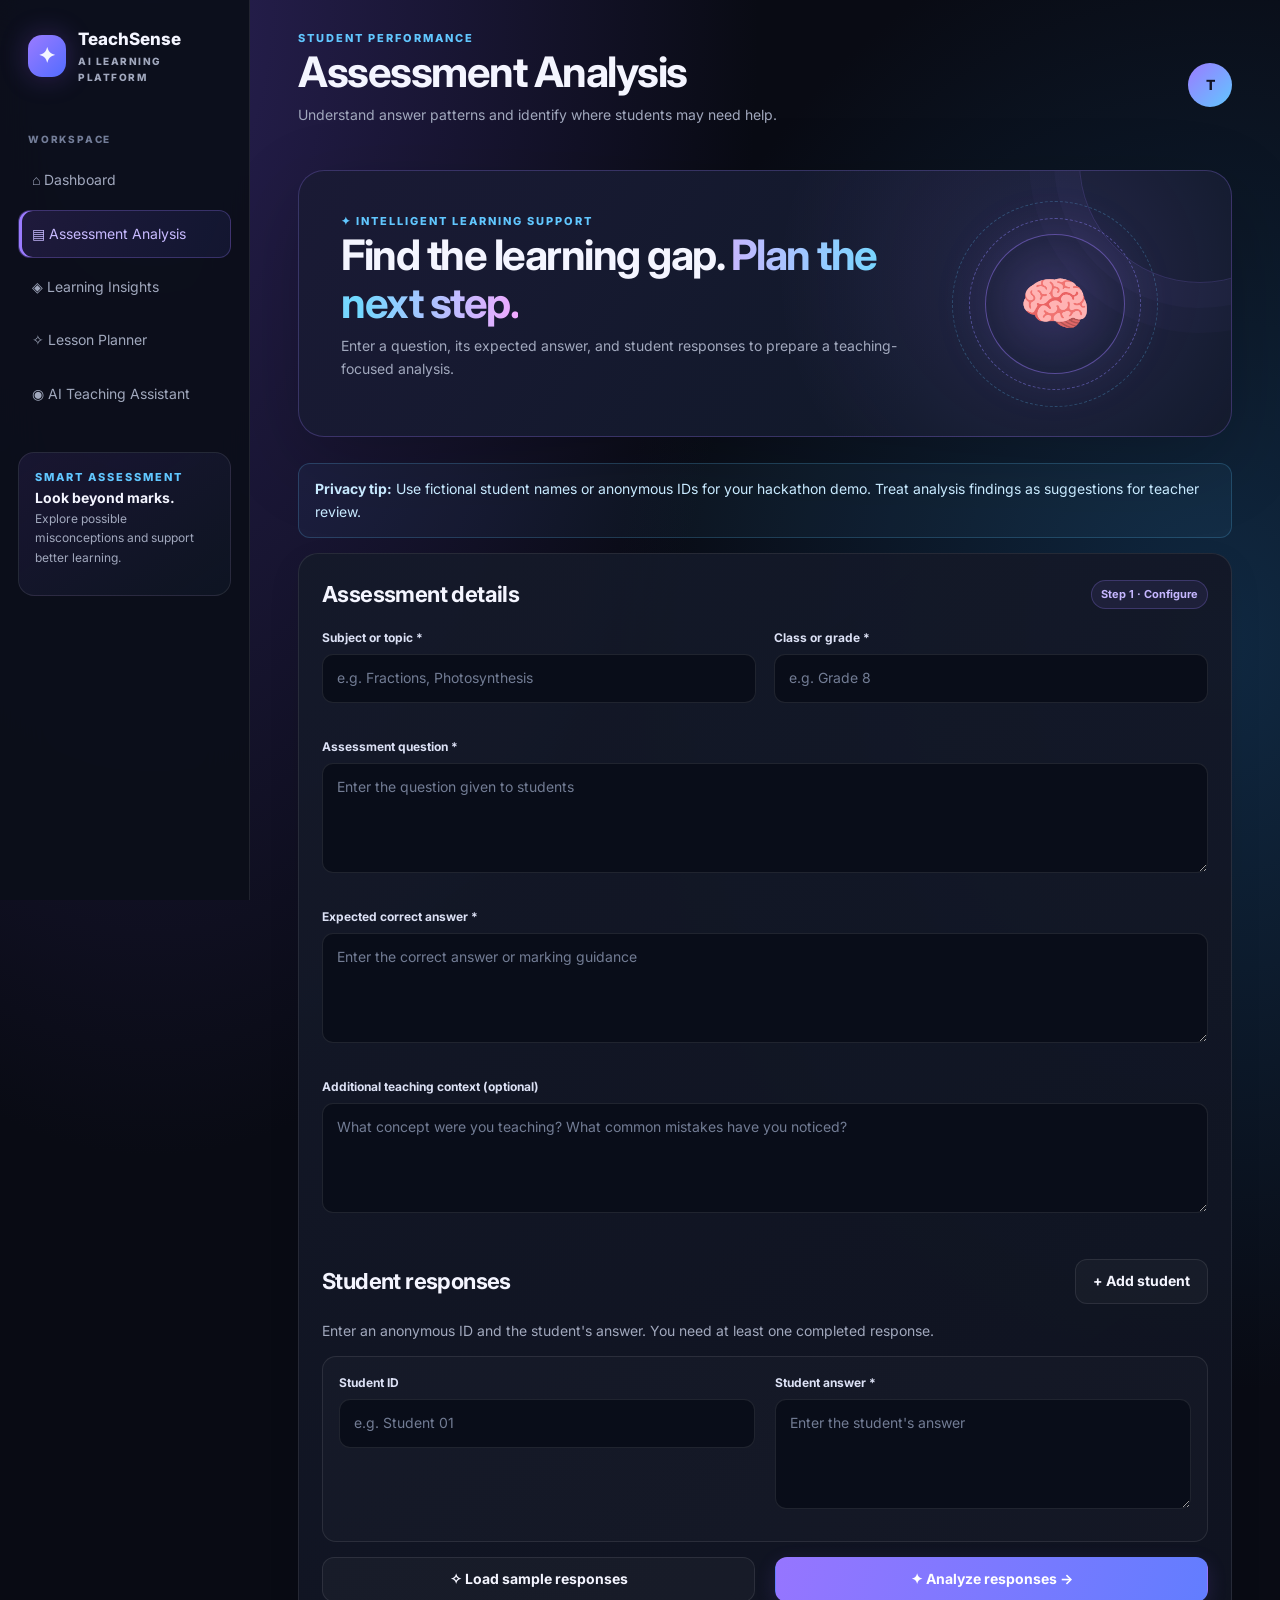
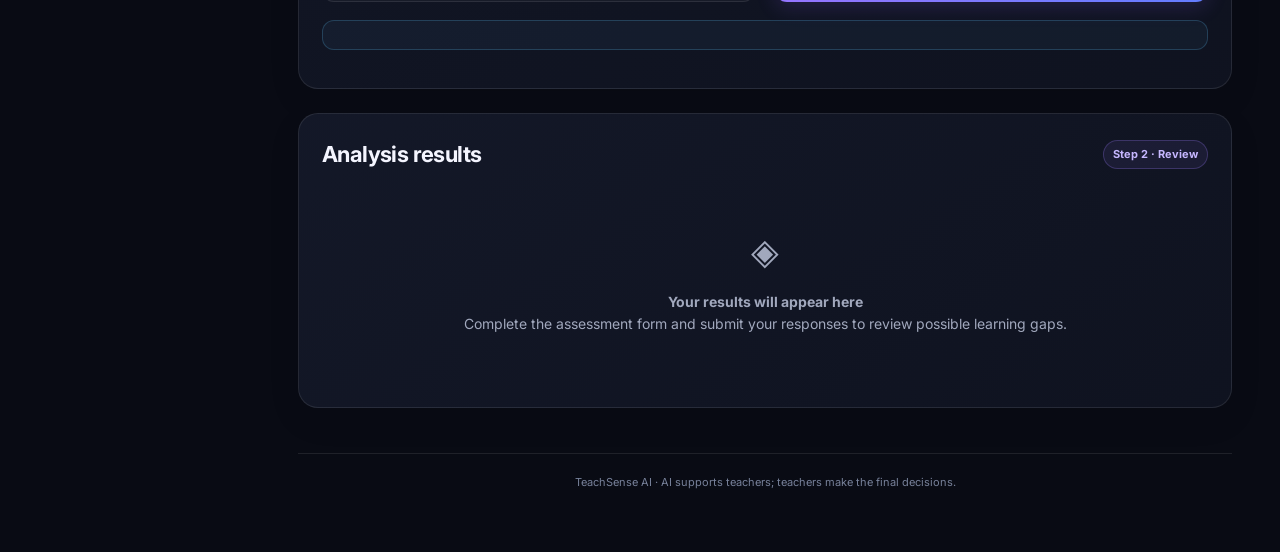
==== assessment.html @ a29a005f "TeachSense AI" ====
<!DOCTYPE html>
<html lang="en">
<head>
  <meta charset="UTF-8">
  <meta name="viewport" content="width=device-width, initial-scale=1.0">
  <meta name="description" content="Analyze student responses and explore possible learning gaps with TeachSense AI.">

  <title>Assessment Analysis | TeachSense AI</title>

  <link rel="stylesheet" href="style.css">
  <script src="script.js" defer></script>
</head>

<body>
<div class="app-layout">

  <!-- SIDEBAR -->
  <aside class="sidebar">
    <a class="brand" href="index.html">
      <span class="brand-icon">✦</span>
      <span>
        TeachSense
        <small>AI LEARNING PLATFORM</small>
      </span>
    </a>

    <div class="nav-label">Workspace</div>

    <nav aria-label="Main navigation">
      <a class="nav-link" href="index.html">⌂ Dashboard</a>
      <a class="nav-link active" href="assessment.html" aria-current="page">▤ Assessment Analysis</a>
      <a class="nav-link" href="insights.html">◈ Learning Insights</a>
      <a class="nav-link" href="lesson-plan.html">✧ Lesson Planner</a>
      <a class="nav-link" href="chat.html">◉ AI Teaching Assistant</a>
    </nav>

    <div class="sidebar-note">
      <div class="eyebrow">SMART ASSESSMENT</div>
      <strong>Look beyond marks.</strong>
      <p>Explore possible misconceptions and support better learning.</p>
    </div>
  </aside>

  <!-- MAIN CONTENT -->
  <main class="main-content">

    <header class="topbar">
      <div>
        <div class="eyebrow">STUDENT PERFORMANCE</div>
        <h1>Assessment Analysis</h1>
        <p class="subtitle">
          Understand answer patterns and identify where students may need help.
        </p>
      </div>

      <div class="avatar" title="Teacher">T</div>
    </header>

    <!-- HERO -->
    <section class="hero">
      <div>
        <div class="eyebrow">✦ INTELLIGENT LEARNING SUPPORT</div>

        <h1>
          Find the learning gap.
          <span>Plan the next step.</span>
        </h1>

        <p class="subtitle">
          Enter a question, its expected answer, and student responses
          to prepare a teaching-focused analysis.
        </p>
      </div>

      <div class="hero-art" aria-hidden="true">
        <div class="brain-orbit">
          <div class="brain-symbol">🧠</div>
        </div>
      </div>
    </section>

    <div class="notice">
      <strong>Privacy tip:</strong>
      Use fictional student names or anonymous IDs for your hackathon demo.
      Treat analysis findings as suggestions for teacher review.
    </div>

    <!-- ASSESSMENT FORM -->
    <section class="panel">
      <div class="section-heading" style="margin-top:0">
        <h2>Assessment details</h2>
        <span class="badge">Step 1 · Configure</span>
      </div>

      <form id="assessmentForm">

        <div class="form-grid">

          <div class="form-group">
            <label for="topic">Subject or topic *</label>
            <input
              type="text"
              id="topic"
              name="topic"
              placeholder="e.g. Fractions, Photosynthesis"
              required
              maxlength="150"
            >
          </div>

          <div class="form-group">
            <label for="grade">Class or grade *</label>
            <input
              type="text"
              id="grade"
              name="grade"
              placeholder="e.g. Grade 8"
              required
              maxlength="80"
            >
          </div>

          <div class="form-group full">
            <label for="question">Assessment question *</label>
            <textarea
              id="question"
              name="question"
              placeholder="Enter the question given to students"
              required
              rows="3"
              maxlength="3000"
            ></textarea>
          </div>

          <div class="form-group full">
            <label for="correctAnswer">Expected correct answer *</label>
            <textarea
              id="correctAnswer"
              name="correctAnswer"
              placeholder="Enter the correct answer or marking guidance"
              required
              rows="3"
              maxlength="3000"
            ></textarea>
          </div>

          <div class="form-group full">
            <label for="teacherContext">
              Additional teaching context (optional)
            </label>
            <textarea
              id="teacherContext"
              name="teacherContext"
              placeholder="What concept were you teaching? What common mistakes have you noticed?"
              rows="3"
              maxlength="2000"
            ></textarea>
          </div>

        </div>

        <!-- STUDENT RESPONSES -->
        <div class="section-heading">
          <h2>Student responses</h2>

          <button
            type="button"
            class="btn btn-secondary"
            id="addResponse"
          >
            + Add student
          </button>
        </div>

        <p class="muted">
          Enter an anonymous ID and the student's answer.
          You need at least one completed response.
        </p>

        <div id="responseRows">

          <div class="response-row grid-2" style="margin-bottom:15px">

            <div class="form-group">
              <label>Student ID</label>

              <input
                type="text"
                name="studentId[]"
                placeholder="e.g. Student 01"
                maxlength="80"
              >
            </div>

            <div class="form-group">
              <label>Student answer *</label>

              <textarea
                name="studentAnswer[]"
                placeholder="Enter the student's answer"
                required
                rows="3"
                maxlength="3000"
              ></textarea>
            </div>

          </div>

        </div>

        <!-- ACTION BUTTONS -->
        <div class="grid-2">

          <button
            type="button"
            class="btn btn-secondary"
            id="loadSamples"
          >
            ✧ Load sample responses
          </button>

          <button
            type="submit"
            class="btn"
            id="analyzeSubmit"
          >
            ✦ Analyze responses →
          </button>

        </div>

        <div
          id="assessmentMessage"
          class="notice"
          role="status"
          aria-live="polite"
          style="margin-top:18px"
        ></div>

      </form>
    </section>

    <!-- ANALYSIS RESULTS -->
    <section class="panel" style="margin-top:24px">

      <div class="section-heading" style="margin-top:0">
        <h2>Analysis results</h2>
        <span class="badge">Step 2 · Review</span>
      </div>

      <div id="analysisPreview" aria-live="polite">

        <div class="empty-state">
          <div class="empty-icon">◈</div>

          <strong>Your results will appear here</strong>

          <p>
            Complete the assessment form and submit your responses
            to review possible learning gaps.
          </p>
        </div>

      </div>

    </section>

    <footer class="footer">
      TeachSense AI · AI supports teachers; teachers make the final decisions.
    </footer>

  </main>
</div>
</body>
</html>
---- style.css ----
@import url('https://fonts.googleapis.com/css2?family=Inter:wght@400;500;600;700;800&display=swap');

:root {
  --bg: #090b14;
  --surface: #111522;
  --text: #f4f5ff;
  --muted: #a1a8bd;
  --purple: #9b7bff;
  --blue: #61c7ff;
  --border: rgba(255,255,255,.09);
}

* { box-sizing: border-box; }

html { scroll-behavior: smooth; }

body {
  margin: 0;
  min-height: 100vh;
  background:
    radial-gradient(ellipse at 12% 0%, #282052, transparent 38%),
    radial-gradient(ellipse at 95% 30%, #102942, transparent 35%),
    var(--bg);
  color: var(--text);
  font-family: Inter, Arial, sans-serif;
  font-size: 14px;
  line-height: 1.6;
}

a { color: inherit; text-decoration: none; }
button, input, textarea, select { font: inherit; }
button { cursor: pointer; }

.app-layout {
  display: grid;
  grid-template-columns: 250px minmax(0,1fr);
  min-height: 100vh;
}

.sidebar {
  position: sticky;
  top: 0;
  height: 100vh;
  padding: 26px 18px;
  background: #0b0e19ed;
  border-right: 1px solid var(--border);
  backdrop-filter: blur(22px);
  z-index: 10;
}

.brand {
  display: flex;
  align-items: center;
  gap: 12px;
  padding: 0 10px 28px;
  font-size: 17px;
  font-weight: 800;
}

.brand-icon {
  display: grid;
  place-items: center;
  width: 42px;
  height: 42px;
  border-radius: 14px;
  background: linear-gradient(135deg, var(--purple), #526cff);
  box-shadow: 0 0 28px #8b5cf64a;
  font-size: 21px;
}

.brand small {
  display: block;
  font-size: 10px;
  color: var(--muted);
  letter-spacing: 1.5px;
}

.nav-label {
  margin: 18px 10px 9px;
  color: #737d98;
  font-size: 10px;
  font-weight: 800;
  letter-spacing: 1.8px;
  text-transform: uppercase;
}

.nav-link {
  display: flex;
  gap: 12px;
  margin: 5px 0;
  padding: 12px 13px;
  border: 1px solid transparent;
  border-radius: 12px;
  color: var(--muted);
  transition: .25s ease;
}

.nav-link:hover {
  background: #ffffff09;
  color: white;
  transform: translateX(3px);
}

.nav-link.active {
  background: linear-gradient(110deg, #8b5cf626, #526cff18);
  border-color: #9b7bff45;
  color: #c8baff;
  box-shadow: inset 3px 0 var(--purple);
}

.sidebar-note {
  margin-top: 34px;
  padding: 16px;
  border: 1px solid var(--border);
  border-radius: 16px;
  background: linear-gradient(145deg, #8b5cf61b, #61c7ff09);
}

.sidebar-note p { color: var(--muted); font-size: 12px; }

.main-content {
  width: 100%;
  min-width: 0;
  max-width: 1600px;
  margin: auto;
  padding: 30px clamp(16px,4vw,48px) 60px;
}

.topbar {
  display: flex;
  justify-content: space-between;
  align-items: center;
  gap: 16px;
  margin-bottom: 30px;
}

.eyebrow {
  color: var(--blue);
  font-size: 11px;
  font-weight: 800;
  letter-spacing: 2px;
  text-transform: uppercase;
}

h1 {
  margin: 0 0 8px;
  font-size: clamp(28px,4vw,42px);
  line-height: 1.15;
  letter-spacing: -1.5px;
}

h2 { font-size: 22px; letter-spacing: -.6px; }
h3 { font-size: 16px; }
p { margin-top: 0; }

.subtitle, .muted { color: var(--muted); }

.avatar {
  display: grid;
  place-items: center;
  width: 44px;
  height: 44px;
  border-radius: 50%;
  background: linear-gradient(135deg, var(--purple), var(--blue));
  color: #101324;
  font-weight: 800;
}

.hero {
  position: relative;
  display: grid;
  grid-template-columns: minmax(0,1.35fr) minmax(180px,.65fr);
  align-items: center;
  gap: 22px;
  overflow: hidden;
  padding: clamp(24px,4vw,42px);
  margin-bottom: 26px;
  border: 1px solid #9b7bff42;
  border-radius: 26px;
  background:
    radial-gradient(circle at 80% 40%, #9b7bff25, transparent 35%),
    linear-gradient(125deg, #1a1a35, #11192a 70%);
  box-shadow: 0 25px 80px #0003;
  animation: heroIn .8s ease both;
}

.hero::after {
  content: "";
  position: absolute;
  width: 240px;
  height: 240px;
  right: -90px;
  top: -130px;
  border: 1px solid #9b7bff30;
  border-radius: 50%;
  box-shadow: 0 0 0 25px #9b7bff08, 0 0 0 50px #9b7bff06;
  pointer-events: none;
}

.hero h1 span {
  background: linear-gradient(90deg, #c6b7ff, #70d9ff, #f1a9ff);
  -webkit-background-clip: text;
  background-clip: text;
  color: transparent;
}

.hero-art {
  display: grid;
  place-items: center;
  min-height: 180px;
}

.brain-orbit {
  position: relative;
  display: grid;
  place-items: center;
  width: 140px;
  height: 140px;
  border: 1px solid #9b7bff78;
  border-radius: 50%;
  background: radial-gradient(circle, #9b7bff26, transparent 68%);
  box-shadow: 0 0 55px #9b7bff21;
  animation: float 4s ease-in-out infinite;
}

.brain-orbit::before, .brain-orbit::after {
  content: "";
  position: absolute;
  inset: -17px;
  border: 1px dashed #8e86ff73;
  border-radius: 50%;
  animation: spin 18s linear infinite;
}

.brain-orbit::after {
  inset: -34px;
  border-color: #61c7ff43;
  animation-direction: reverse;
  animation-duration: 26s;
}

.brain-symbol { font-size: 58px; }

.stats-grid {
  display: grid;
  grid-template-columns: repeat(4,minmax(0,1fr));
  gap: 16px;
  margin: 24px 0;
}

.grid-2 {
  display: grid;
  grid-template-columns: repeat(2,minmax(0,1fr));
  gap: 20px;
}

.grid-3 {
  display: grid;
  grid-template-columns: repeat(3,minmax(0,1fr));
  gap: 18px;
}

.panel, .stat-card {
  min-width: 0;
  padding: 23px;
  border: 1px solid var(--border);
  border-radius: 20px;
  background: linear-gradient(145deg,#151a2aeb,#101421ed);
  box-shadow: 0 12px 35px #00000012;
  transition: transform .3s ease, border-color .3s ease,
              box-shadow .3s ease;
}

.panel:hover, .stat-card:hover {
  transform: translateY(-4px);
  border-color: #9b7bff58;
  box-shadow: 0 18px 45px #0003;
}

.stat-label { color: var(--muted); font-size: 12px; }

.stat-value {
  margin: 10px 0 4px;
  font-size: 32px;
  font-weight: 800;
  letter-spacing: -1px;
}

.stat-icon {
  display: grid;
  place-items: center;
  width: 42px;
  height: 42px;
  margin-bottom: 12px;
  border-radius: 13px;
  background: #9b7bff20;
  color: #c8baff;
  font-size: 20px;
}

.section-heading {
  display: flex;
  justify-content: space-between;
  align-items: center;
  flex-wrap: wrap;
  gap: 12px;
  margin: 30px 0 16px;
}

.section-heading h2 { margin: 0; }

.btn {
  display: inline-flex;
  align-items: center;
  justify-content: center;
  gap: 8px;
  min-height: 42px;
  padding: 10px 17px;
  border: 1px solid transparent;
  border-radius: 12px;
  background: linear-gradient(110deg,#9675ff,#627dff);
  color: white;
  font-weight: 700;
  box-shadow: 0 6px 20px #8b5cf629;
  transition: transform .2s, box-shadow .2s, filter .2s;
}

.btn:hover {
  transform: translateY(-2px);
  filter: brightness(1.1);
  box-shadow: 0 10px 28px #8b5cf64a;
}

.btn:active { transform: scale(.98); }

.btn-secondary {
  border-color: var(--border);
  background: #ffffff08;
  box-shadow: none;
  color: var(--text);
}

.btn-danger {
  background: #ff62621b;
  border-color: #ff626245;
  box-shadow: none;
}

.btn:disabled { opacity: .6; cursor: not-allowed; }

.form-grid {
  display: grid;
  grid-template-columns: repeat(2,minmax(0,1fr));
  gap: 18px;
}

.form-group {
  display: flex;
  flex-direction: column;
  gap: 7px;
  margin-bottom: 16px;
}

.form-group.full { grid-column: 1/-1; }

label {
  color: #dce1f5;
  font-size: 12px;
  font-weight: 700;
}

input, textarea, select {
  width: 100%;
  min-width: 0;
  padding: 12px 14px;
  border: 1px solid #ffffff18;
  border-radius: 11px;
  background: #090d19;
  color: var(--text);
  transition: border-color .2s, box-shadow .2s;
}

input::placeholder, textarea::placeholder { color: #727c94; }

input:focus, textarea:focus, select:focus {
  outline: none;
  border-color: var(--purple);
  box-shadow: 0 0 0 3px #9b7bff1c;
}

textarea { min-height: 110px; resize: vertical; }

.table-wrap { overflow-x: auto; }

table { width: 100%; border-collapse: collapse; min-width: 520px; }
th, td { padding: 13px 12px; border-bottom: 1px solid var(--border); text-align: left; }
th { color: #8f9ab3; font-size: 10px; text-transform: uppercase; letter-spacing: 1px; }
td { color: #e0e5f6; }
tr:last-child td { border-bottom: none; }

.badge {
  display: inline-flex;
  padding: 5px 9px;
  border: 1px solid #9b7bff40;
  border-radius: 999px;
  background: #9b7bff15;
  color: #c6b7ff;
  font-size: 11px;
  font-weight: 700;
}

.notice {
  padding: 14px 16px;
  margin: 15px 0;
  border: 1px solid #61c7ff36;
  border-radius: 12px;
  background: #61c7ff0d;
  color: #c8eaff;
}

.notice.error { border-color: #ff77774d; background: #ff777710; color: #ffb1b1; }
.notice.success { border-color: #65e6b250; background: #65e6b20e; color: #a5f5d5; }

.empty-state { padding: 35px 15px; color: var(--muted); text-align: center; }
.empty-icon { font-size: 36px; margin-bottom: 10px; }

.result-block {
  padding: 18px;
  margin-top: 18px;
  border: 1px solid var(--border);
  border-radius: 15px;
  background: #090d19;
}

.result-block h3 { color: #c8baff; }

.chat-messages {
  display: flex;
  flex-direction: column;
  gap: 15px;
  max-height: 440px;
  min-height: 220px;
  overflow-y: auto;
  padding: 18px;
  margin-bottom: 15px;
  border: 1px solid var(--border);
  border-radius: 16px;
  background: #090d19;
}

.chat-bubble {
  max-width: 85%;
  padding: 13px 16px;
  border: 1px solid var(--border);
  border-radius: 16px 16px 16px 4px;
  background: #171d30;
  animation: bubbleIn .3s ease both;
  overflow-wrap: anywhere;
  white-space: pre-wrap;
}

.chat-bubble.user {
  align-self: flex-end;
  border-color: #9b7bff4a;
  border-radius: 16px 16px 4px 16px;
  background: linear-gradient(135deg,#7254c833,#4564a82b);
}

.chat-form { display: flex; gap: 10px; align-items: flex-end; }
.chat-form textarea { min-height: 48px; }

.is-loading { pointer-events: none; }
.is-loading::before {
  content: "";
  display: inline-block;
  width: 13px;
  height: 13px;
  margin-right: 8px;
  border: 2px solid #ffffff60;
  border-top-color: white;
  border-radius: 50%;
  animation: spin .7s linear infinite;
}

.reveal {
  opacity: 0;
  transform: translateY(16px);
  transition: opacity .65s ease, transform .65s ease;
}

.reveal.is-visible { opacity: 1; transform: translateY(0); }

.footer {
  margin-top: 45px;
  padding-top: 20px;
  border-top: 1px solid var(--border);
  color: #77819a;
  font-size: 11px;
  text-align: center;
}

@keyframes heroIn {
  from { opacity: 0; transform: translateY(15px); }
  to { opacity: 1; transform: translateY(0); }
}

@keyframes float {
  0%,100% { transform: translateY(0); }
  50% { transform: translateY(-10px); }
}

@keyframes spin { to { transform: rotate(360deg); } }

@keyframes bubbleIn {
  from { opacity: 0; transform: translateY(8px) scale(.98); }
  to { opacity: 1; transform: translateY(0) scale(1); }
}

@media (max-width: 1100px) {
  .stats-grid { grid-template-columns: repeat(2,minmax(0,1fr)); }
  .grid-3 { grid-template-columns: repeat(2,minmax(0,1fr)); }
}

@media (max-width: 760px) {
  .app-layout { grid-template-columns: 1fr; }
  .sidebar {
    position: relative;
    height: auto;
    padding: 14px;
    border-right: 0;
    border-bottom: 1px solid var(--border);
  }
  .brand { padding: 0 5px 12px; }
  .nav-label, .sidebar-note { display: none; }
  .sidebar nav { display: flex; gap: 7px; overflow-x: auto; padding-bottom: 3px; }
  .nav-link { flex: 0 0 auto; margin: 0; padding: 9px 11px; font-size: 12px; }
  .main-content { padding: 22px 15px 40px; }
  .hero { grid-template-columns: 1fr; }
  .hero-art { min-height: 140px; }
  .grid-2, .grid-3, .form-grid { grid-template-columns: 1fr; }
  .form-group.full { grid-column: auto; }
  .panel, .stat-card { padding: 17px; }
  .chat-bubble { max-width: 95%; }
}

@media (prefers-reduced-motion: reduce) {
  *, *::before, *::after {
    animation-duration: .01ms !important;
    animation-iteration-count: 1 !important;
    scroll-behavior: auto !important;
    transition-duration: .01ms !important;
  }
}

/* =========================================
   TEACHSENSE AI - UI IMPROVEMENTS
   Add this at the bottom of style.css
========================================= */

/* Better keyboard accessibility */
a:focus-visible,
button:focus-visible,
input:focus-visible,
textarea:focus-visible,
select:focus-visible {
    outline: 2px solid var(--blue);
    outline-offset: 3px;
}

/* Disabled buttons */
button:disabled {
    opacity: 0.55;
    cursor: not-allowed;
    transform: none;
    filter: none;
}

/* Assessment response rows */
.response-row {
    padding: 16px;
    margin: 12px 0;
    border: 1px solid var(--border);
    border-radius: 14px;
    background: #ffffff05;
}

/* Keep long AI responses readable */
#analysisPreview,
#insightReport,
#lessonResult {
    min-width: 0;
    overflow-wrap: anywhere;
}

#analysisPreview .result-block,
#insightReport .result-block,
#lessonResult .result-block {
    line-height: 1.75;
}

/* Chat input layout */
.chat-form {
    display: flex;
    flex-direction: column;
    align-items: stretch;
}

.chat-form textarea {
    width: 100%;
}

/* Make chat message text readable */
.chat-bubble p:last-child {
    margin-bottom: 0;
}

.chat-bubble strong {
    display: block;
    margin-bottom: 6px;
    color: #c8baff;
}

/* Status messages */
.notice[hidden] {
    display: none !important;
}

/* Smooth report and result appearance */
#analysisPreview,
#insightReport,
#lessonResult {
    animation: heroIn 0.45s ease both;
}

/* Mobile layout improvements */
@media (max-width: 480px) {
    h1 {
        letter-spacing: -0.8px;
    }

    .stats-grid {
        grid-template-columns: 1fr;
    }

    .topbar {
        align-items: flex-start;
    }

    .avatar {
        flex: 0 0 40px;
        width: 40px;
        height: 40px;
    }

    .btn {
        max-width: 100%;
        white-space: normal;
    }

    .section-heading {
        align-items: flex-start;
    }
}

/* Respect users who prefer less animation */
@media (prefers-reduced-motion: reduce) {
    #analysisPreview,
    #insightReport,
    #lessonResult {
        animation: none;
    }
}
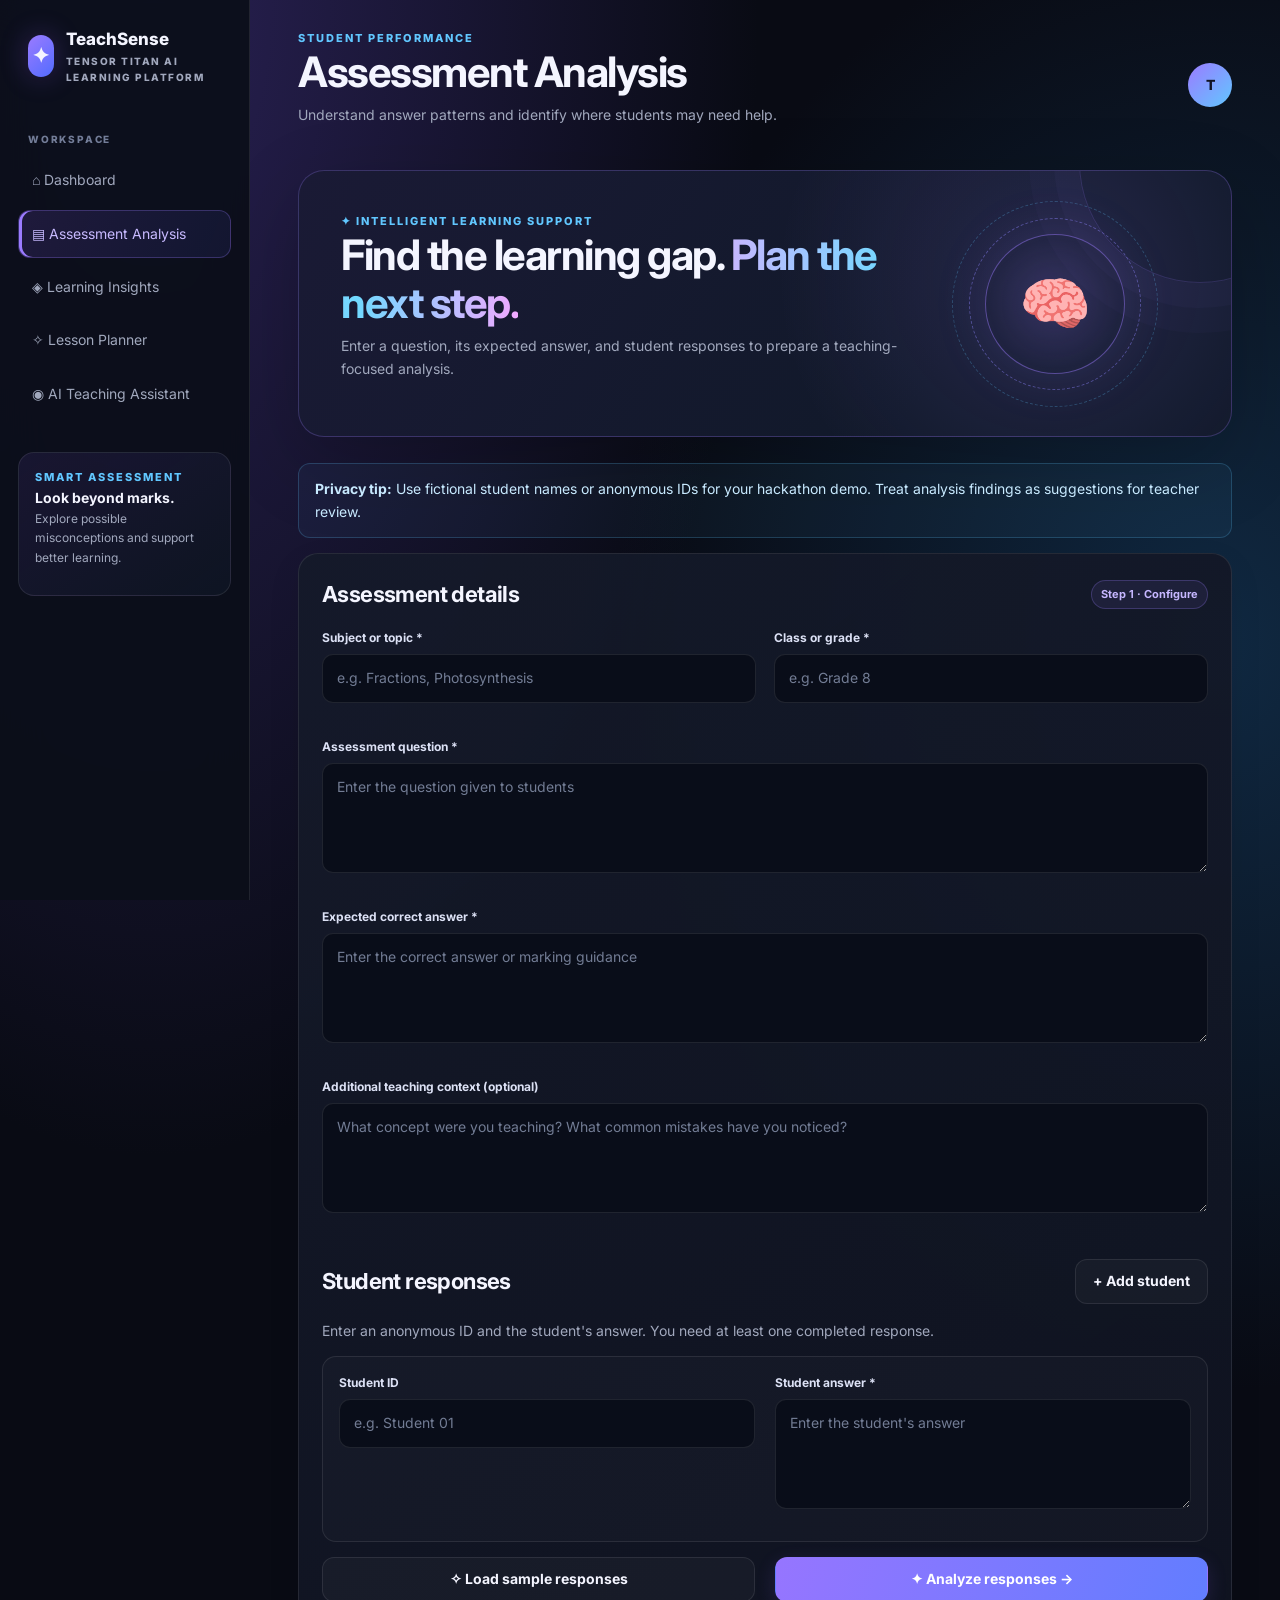
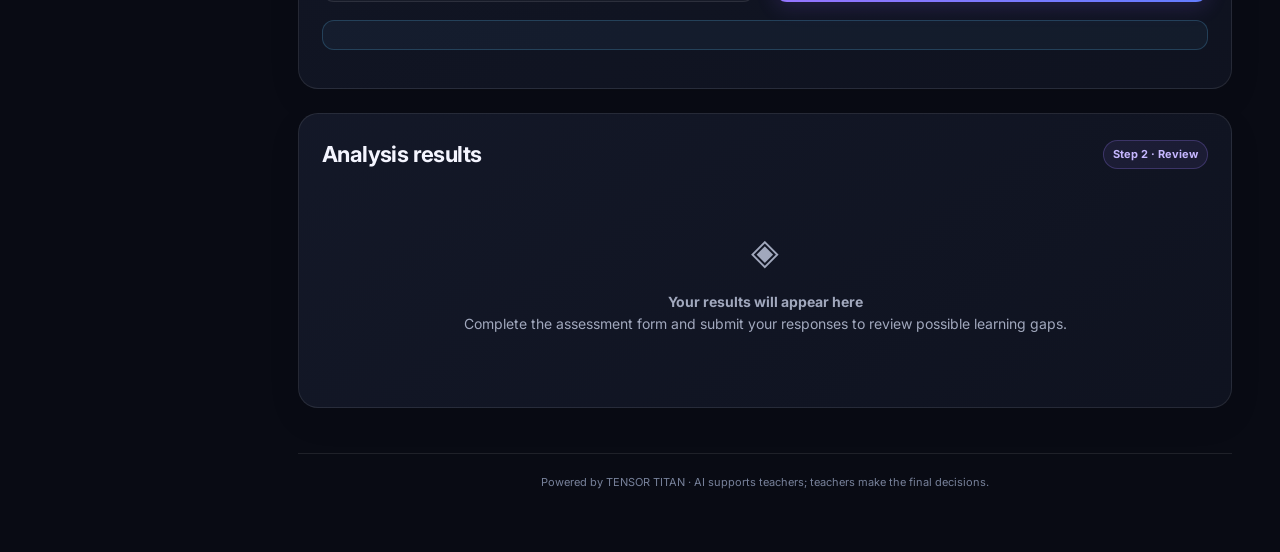
==== commit 0c34dbe4: "Update assessment.html" ====
--- a/assessment.html
+++ b/assessment.html
@@ -21,7 +21,7 @@
       <span class="brand-icon">✦</span>
       <span>
         TeachSense
-        <small>AI LEARNING PLATFORM</small>
+        <small>TENSOR TITAN AI LEARNING PLATFORM</small>
       </span>
     </a>
 
@@ -267,7 +267,7 @@
     </section>
 
     <footer class="footer">
-      TeachSense AI · AI supports teachers; teachers make the final decisions.
+     Powered by TENSOR TITAN · AI supports teachers; teachers make the final decisions.
     </footer>
 
   </main>
--- a/style.css
+++ b/style.css
@@ -672,3 +672,34 @@
     }
 }
 
+/* Chatbot message improvements */
+.chat-messages {
+  display: flex;
+  flex-direction: column;
+  gap: 14px;
+  max-height: 520px;
+  overflow-y: auto;
+  padding: 12px;
+}
+
+.chat-bubble {
+  max-width: 90%;
+  overflow-wrap: anywhere;
+}
+
+.chat-bubble p {
+  white-space: pre-wrap;
+  line-height: 1.65;
+}
+
+.user-bubble {
+  align-self: flex-end;
+  background: rgba(113, 88, 245, 0.14);
+  border: 1px solid rgba(113, 88, 245, 0.35);
+}
+
+#chatSend:disabled {
+  opacity: 0.65;
+  cursor: wait;
+}
+
